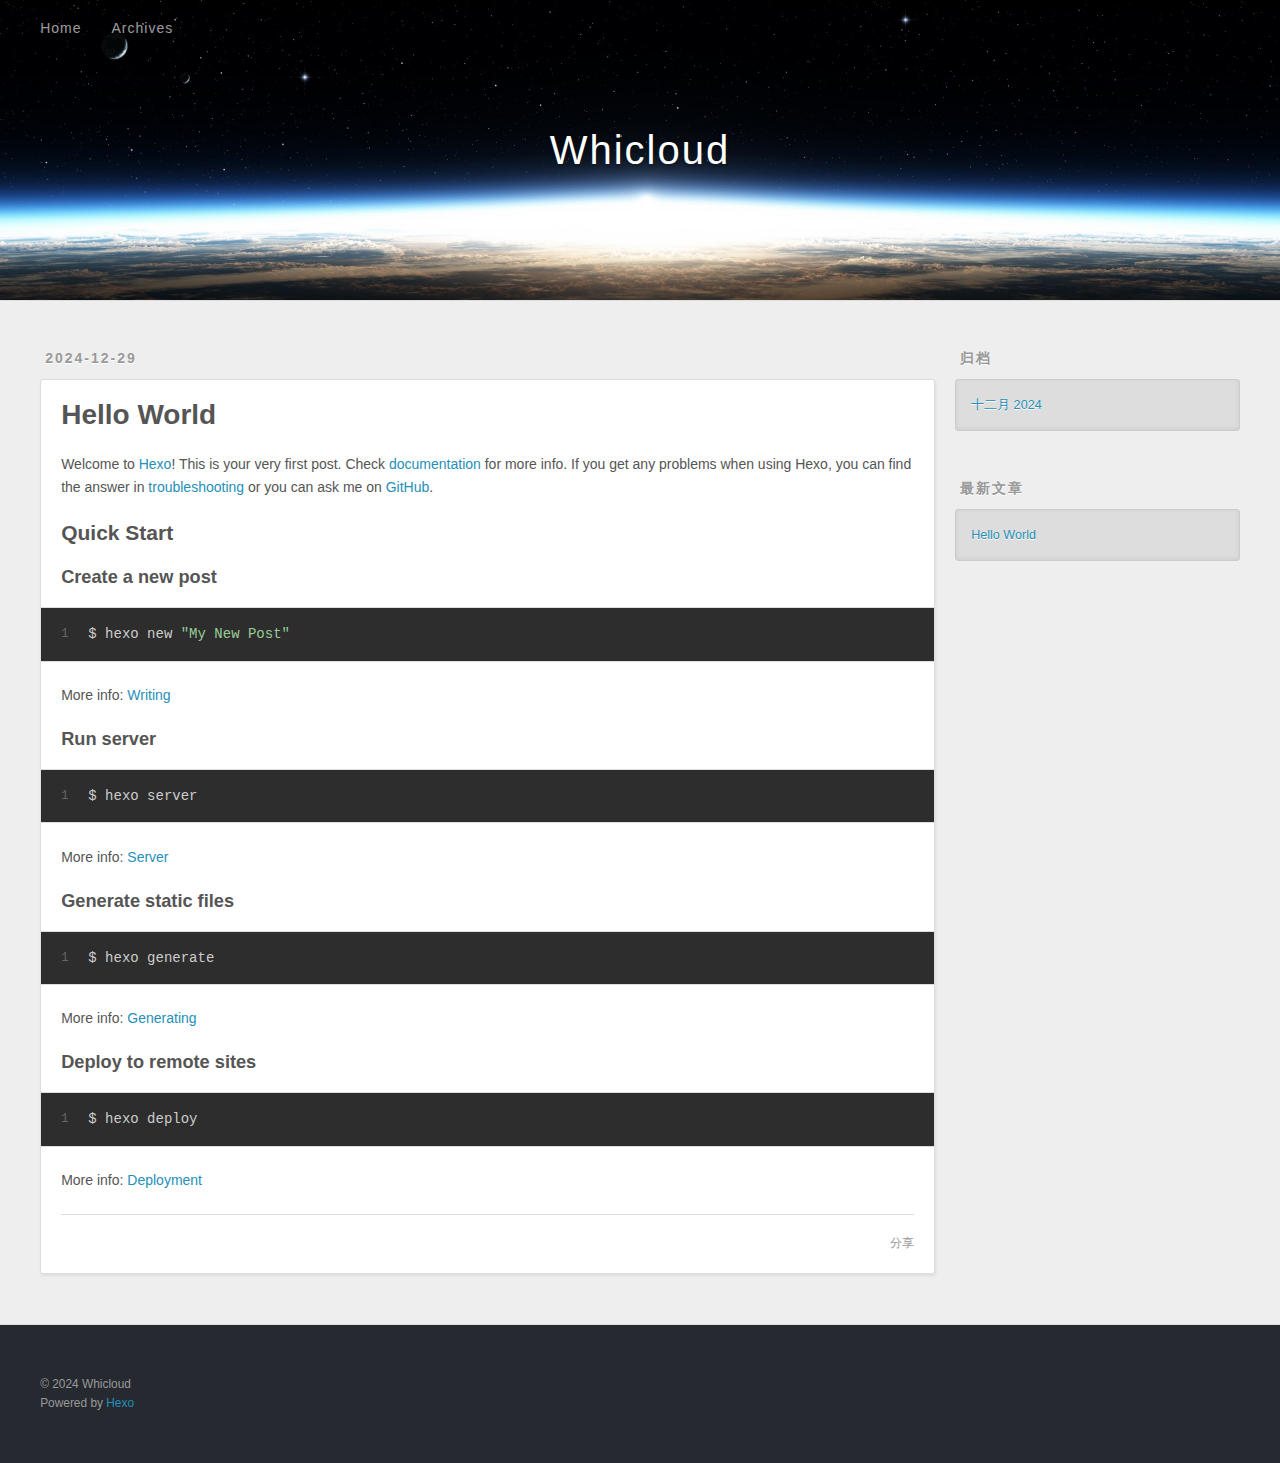
==== index.html @ 6f2e9428 "Site updated: 2024-12-29 11:39:27" ====
<!DOCTYPE html>
<html>
<head>
  <meta charset="utf-8">
  
  
  <title>Whicloud</title>
  <meta name="viewport" content="width=device-width, initial-scale=1, shrink-to-fit=no">
  <meta property="og:type" content="website">
<meta property="og:title" content="Whicloud">
<meta property="og:url" content="http://whicloud.github.io/index.html">
<meta property="og:site_name" content="Whicloud">
<meta property="og:locale" content="zh_CN">
<meta property="article:author" content="Whicloud">
<meta name="twitter:card" content="summary">
  
    <link rel="alternate" href="/atom.xml" title="Whicloud" type="application/atom+xml">
  
  
    <link rel="shortcut icon" href="/favicon.png">
  
  
  
<link rel="stylesheet" href="/css/style.css">

  
    
<link rel="stylesheet" href="/fancybox/jquery.fancybox.min.css">

  
  
<meta name="generator" content="Hexo 7.3.0"></head>

<body>
  <div id="container">
    <div id="wrap">
      <header id="header">
  <div id="banner"></div>
  <div id="header-outer" class="outer">
    <div id="header-title" class="inner">
      <h1 id="logo-wrap">
        <a href="/" id="logo">Whicloud</a>
      </h1>
      
    </div>
    <div id="header-inner" class="inner">
      <nav id="main-nav">
        <a id="main-nav-toggle" class="nav-icon"><span class="fa fa-bars"></span></a>
        
          <a class="main-nav-link" href="/">Home</a>
        
          <a class="main-nav-link" href="/archives">Archives</a>
        
      </nav>
      <nav id="sub-nav">
        
        
          <a class="nav-icon" href="/atom.xml" title="RSS 订阅"><span class="fa fa-rss"></span></a>
        
        <a class="nav-icon nav-search-btn" title="搜索"><span class="fa fa-search"></span></a>
      </nav>
      <div id="search-form-wrap">
        <form action="//google.com/search" method="get" accept-charset="UTF-8" class="search-form"><input type="search" name="q" class="search-form-input" placeholder="搜索"><button type="submit" class="search-form-submit">&#xF002;</button><input type="hidden" name="sitesearch" value="http://whicloud.github.io"></form>
      </div>
    </div>
  </div>
</header>

      <div class="outer">
        <section id="main">
  
    <article id="post-hello-world" class="h-entry article article-type-post" itemprop="blogPost" itemscope itemtype="https://schema.org/BlogPosting">
  <div class="article-meta">
    <a href="/2024/12/29/hello-world/" class="article-date">
  <time class="dt-published" datetime="2024-12-29T03:14:44.435Z" itemprop="datePublished">2024-12-29</time>
</a>
    
  </div>
  <div class="article-inner">
    
    
      <header class="article-header">
        
  
    <h1 itemprop="name">
      <a class="p-name article-title" href="/2024/12/29/hello-world/">Hello World</a>
    </h1>
  

      </header>
    
    <div class="e-content article-entry" itemprop="articleBody">
      
        <p>Welcome to <a target="_blank" rel="noopener" href="https://hexo.io/">Hexo</a>! This is your very first post. Check <a target="_blank" rel="noopener" href="https://hexo.io/docs/">documentation</a> for more info. If you get any problems when using Hexo, you can find the answer in <a target="_blank" rel="noopener" href="https://hexo.io/docs/troubleshooting.html">troubleshooting</a> or you can ask me on <a target="_blank" rel="noopener" href="https://github.com/hexojs/hexo/issues">GitHub</a>.</p>
<h2 id="Quick-Start"><a href="#Quick-Start" class="headerlink" title="Quick Start"></a>Quick Start</h2><h3 id="Create-a-new-post"><a href="#Create-a-new-post" class="headerlink" title="Create a new post"></a>Create a new post</h3><figure class="highlight bash"><table><tr><td class="gutter"><pre><span class="line">1</span><br></pre></td><td class="code"><pre><span class="line">$ hexo new <span class="string">&quot;My New Post&quot;</span></span><br></pre></td></tr></table></figure>

<p>More info: <a target="_blank" rel="noopener" href="https://hexo.io/docs/writing.html">Writing</a></p>
<h3 id="Run-server"><a href="#Run-server" class="headerlink" title="Run server"></a>Run server</h3><figure class="highlight bash"><table><tr><td class="gutter"><pre><span class="line">1</span><br></pre></td><td class="code"><pre><span class="line">$ hexo server</span><br></pre></td></tr></table></figure>

<p>More info: <a target="_blank" rel="noopener" href="https://hexo.io/docs/server.html">Server</a></p>
<h3 id="Generate-static-files"><a href="#Generate-static-files" class="headerlink" title="Generate static files"></a>Generate static files</h3><figure class="highlight bash"><table><tr><td class="gutter"><pre><span class="line">1</span><br></pre></td><td class="code"><pre><span class="line">$ hexo generate</span><br></pre></td></tr></table></figure>

<p>More info: <a target="_blank" rel="noopener" href="https://hexo.io/docs/generating.html">Generating</a></p>
<h3 id="Deploy-to-remote-sites"><a href="#Deploy-to-remote-sites" class="headerlink" title="Deploy to remote sites"></a>Deploy to remote sites</h3><figure class="highlight bash"><table><tr><td class="gutter"><pre><span class="line">1</span><br></pre></td><td class="code"><pre><span class="line">$ hexo deploy</span><br></pre></td></tr></table></figure>

<p>More info: <a target="_blank" rel="noopener" href="https://hexo.io/docs/one-command-deployment.html">Deployment</a></p>

      
    </div>
    <footer class="article-footer">
      <a data-url="http://whicloud.github.io/2024/12/29/hello-world/" data-id="cm592a4gy00006guh36bdbthg" data-title="Hello World" class="article-share-link"><span class="fa fa-share">分享</span></a>
      
      
      
    </footer>
  </div>
  
</article>



  


</section>
        
          <aside id="sidebar">
  
    

  
    

  
    
  
    
  <div class="widget-wrap">
    <h3 class="widget-title">归档</h3>
    <div class="widget">
      <ul class="archive-list"><li class="archive-list-item"><a class="archive-list-link" href="/archives/2024/12/">十二月 2024</a></li></ul>
    </div>
  </div>


  
    
  <div class="widget-wrap">
    <h3 class="widget-title">最新文章</h3>
    <div class="widget">
      <ul>
        
          <li>
            <a href="/2024/12/29/hello-world/">Hello World</a>
          </li>
        
      </ul>
    </div>
  </div>

  
</aside>
        
      </div>
      <footer id="footer">
  
  <div class="outer">
    <div id="footer-info" class="inner">
      
      &copy; 2024 Whicloud<br>
      Powered by <a href="https://hexo.io/" target="_blank">Hexo</a>
    </div>
  </div>
</footer>

    </div>
    <nav id="mobile-nav">
  
    <a href="/" class="mobile-nav-link">Home</a>
  
    <a href="/archives" class="mobile-nav-link">Archives</a>
  
</nav>
    


<script src="/js/jquery-3.6.4.min.js"></script>



  
<script src="/fancybox/jquery.fancybox.min.js"></script>




<script src="/js/script.js"></script>





  </div>
</body>
</html>
---- css/style.css ----
body {
  width: 100%;
}
body:before,
body:after {
  content: "";
  display: table;
}
body:after {
  clear: both;
}
html,
body,
div,
span,
applet,
object,
iframe,
h1,
h2,
h3,
h4,
h5,
h6,
p,
blockquote,
pre,
a,
abbr,
acronym,
address,
big,
cite,
code,
del,
dfn,
em,
img,
ins,
kbd,
q,
s,
samp,
small,
strike,
strong,
sub,
sup,
tt,
var,
dl,
dt,
dd,
ol,
ul,
li,
fieldset,
form,
label,
legend,
table,
caption,
tbody,
tfoot,
thead,
tr,
th,
td {
  margin: 0;
  padding: 0;
  border: 0;
  outline: 0;
  font-weight: inherit;
  font-style: inherit;
  font-family: inherit;
  font-size: 100%;
  vertical-align: baseline;
}
body {
  line-height: 1;
  color: #000;
  background: #fff;
}
ol,
ul {
  list-style: none;
}
table {
  border-collapse: separate;
  border-spacing: 0;
  vertical-align: middle;
}
caption,
th,
td {
  text-align: left;
  font-weight: normal;
  vertical-align: middle;
}
a img {
  border: none;
}
input,
button {
  margin: 0;
  padding: 0;
}
input::-moz-focus-inner,
button::-moz-focus-inner {
  border: 0;
  padding: 0;
}
html,
body,
#container {
  height: 100%;
}
body {
  background: #eee;
  font: 14px -apple-system, BlinkMacSystemFont, "Segoe UI", "Roboto", "Oxygen", "Ubuntu", "Cantarell", "Fira Sans", "Droid Sans", "Helvetica Neue", sans-serif;
  -webkit-text-size-adjust: 100%;
}
.outer {
  max-width: 1220px;
  margin: 0 auto;
  padding: 0 20px;
}
.outer:before,
.outer:after {
  content: "";
  display: table;
}
.outer:after {
  clear: both;
}
.inner {
  display: inline;
  float: left;
  width: 98.33333333333333%;
  margin: 0 0.833333333333333%;
}
.left,
.alignleft {
  float: left;
}
.right,
.alignright {
  float: right;
}
.clear {
  clear: both;
}
#container {
  position: relative;
}
.mobile-nav-on {
  overflow: hidden;
}
#wrap {
  height: 100%;
  width: 100%;
  position: absolute;
  top: 0;
  left: 0;
  -webkit-transition: 0.2s ease-out;
  -moz-transition: 0.2s ease-out;
  -ms-transition: 0.2s ease-out;
  transition: 0.2s ease-out;
  z-index: 1;
  background: #eee;
}
.mobile-nav-on #wrap {
  left: 280px;
}
@media screen and (min-width: 768px) {
  #main {
    display: inline;
    float: left;
    width: 73.33333333333333%;
    margin: 0 0.833333333333333%;
  }
}
.article-date,
.article-category-link,
.archive-year,
.widget-title {
  text-decoration: none;
  text-transform: uppercase;
  letter-spacing: 2px;
  color: #999;
  margin-bottom: 1em;
  margin-left: 5px;
  line-height: 1em;
  text-shadow: 0 1px #fff;
  font-weight: bold;
}
.article-inner,
.archive-article-inner {
  background: #fff;
  -webkit-box-shadow: 1px 2px 3px #ddd;
  box-shadow: 1px 2px 3px #ddd;
  border: 1px solid #ddd;
  border-radius: 3px;
}
.article-entry h1,
.widget h1 {
  font-size: 2em;
}
.article-entry h2,
.widget h2 {
  font-size: 1.5em;
}
.article-entry h3,
.widget h3 {
  font-size: 1.3em;
}
.article-entry h4,
.widget h4 {
  font-size: 1.2em;
}
.article-entry h5,
.widget h5 {
  font-size: 1em;
}
.article-entry h6,
.widget h6 {
  font-size: 1em;
  color: #999;
}
.article-entry hr,
.widget hr {
  border: 1px dashed #ddd;
}
.article-entry strong,
.widget strong {
  font-weight: bold;
}
.article-entry em,
.widget em,
.article-entry cite,
.widget cite {
  font-style: italic;
}
.article-entry sup,
.widget sup,
.article-entry sub,
.widget sub {
  font-size: 0.75em;
  line-height: 0;
  position: relative;
  vertical-align: baseline;
}
.article-entry sup,
.widget sup {
  top: -0.5em;
}
.article-entry sub,
.widget sub {
  bottom: -0.2em;
}
.article-entry small,
.widget small {
  font-size: 0.85em;
}
.article-entry acronym,
.widget acronym,
.article-entry abbr,
.widget abbr {
  border-bottom: 1px dotted;
}
.article-entry ul,
.widget ul,
.article-entry ol,
.widget ol,
.article-entry dl,
.widget dl {
  margin: 0 20px;
  line-height: 1.6em;
}
.article-entry ul ul,
.widget ul ul,
.article-entry ol ul,
.widget ol ul,
.article-entry ul ol,
.widget ul ol,
.article-entry ol ol,
.widget ol ol {
  margin-top: 0;
  margin-bottom: 0;
}
.article-entry ul,
.widget ul {
  list-style: disc;
}
.article-entry ol,
.widget ol {
  list-style: decimal;
}
.article-entry dt,
.widget dt {
  font-weight: bold;
}
#header {
  height: 300px;
  position: relative;
  border-bottom: 1px solid #ddd;
}
#header:before,
#header:after {
  content: "";
  position: absolute;
  left: 0;
  right: 0;
  height: 40px;
}
#header:before {
  top: 0;
  background: -webkit-linear-gradient(rgba(0,0,0,0.2), transparent);
  background: -moz-linear-gradient(rgba(0,0,0,0.2), transparent);
  background: -ms-linear-gradient(rgba(0,0,0,0.2), transparent);
  background: linear-gradient(rgba(0,0,0,0.2), transparent);
}
#header:after {
  bottom: 0;
  background: -webkit-linear-gradient(transparent, rgba(0,0,0,0.2));
  background: -moz-linear-gradient(transparent, rgba(0,0,0,0.2));
  background: -ms-linear-gradient(transparent, rgba(0,0,0,0.2));
  background: linear-gradient(transparent, rgba(0,0,0,0.2));
}
#header-outer {
  height: 100%;
  position: relative;
}
#header-inner {
  position: relative;
  overflow: hidden;
}
#banner {
  position: absolute;
  top: 0;
  left: 0;
  width: 100%;
  height: 100%;
  background: url("images/banner.jpg") center #000;
  background-size: cover;
  z-index: -1;
}
#header-title {
  text-align: center;
  height: 40px;
  position: absolute;
  top: 50%;
  left: 0;
  margin-top: -20px;
}
#logo,
#subtitle {
  text-decoration: none;
  color: #fff;
  font-weight: 300;
  text-shadow: 0 1px 4px rgba(0,0,0,0.3);
}
#logo {
  font-size: 40px;
  line-height: 40px;
  letter-spacing: 2px;
}
#subtitle {
  font-size: 16px;
  line-height: 16px;
  letter-spacing: 1px;
}
#subtitle-wrap {
  margin-top: 16px;
}
#main-nav {
  float: left;
  margin-left: -15px;
}
.nav-icon,
.main-nav-link {
  float: left;
  color: #fff;
  opacity: 0.6;
  text-decoration: none;
  text-shadow: 0 1px rgba(0,0,0,0.2);
  -webkit-transition: opacity 0.2s;
  -moz-transition: opacity 0.2s;
  -ms-transition: opacity 0.2s;
  transition: opacity 0.2s;
  display: block;
  padding: 20px 15px;
}
.nav-icon:hover,
.main-nav-link:hover {
  opacity: 1;
}
.nav-icon {
  text-align: center;
  font-size: 14px;
  width: 14px;
  height: 14px;
  padding: 20px 15px;
  position: relative;
  cursor: pointer;
}
.main-nav-link {
  font-weight: 300;
  letter-spacing: 1px;
}
@media screen and (max-width: 479px) {
  .main-nav-link {
    display: none;
  }
}
#main-nav-toggle {
  display: none;
}
@media screen and (max-width: 479px) {
  #main-nav-toggle {
    display: block;
  }
}
#sub-nav {
  float: right;
  margin-right: -15px;
}
#search-form-wrap {
  position: absolute;
  top: 15px;
  width: 150px;
  height: 30px;
  right: -150px;
  opacity: 0;
  -webkit-transition: 0.2s ease-out;
  -moz-transition: 0.2s ease-out;
  -ms-transition: 0.2s ease-out;
  transition: 0.2s ease-out;
}
#search-form-wrap.on {
  opacity: 1;
  right: 0;
}
@media screen and (max-width: 479px) {
  #search-form-wrap {
    width: 100%;
    right: -100%;
  }
}
.search-form {
  position: absolute;
  top: 0;
  left: 0;
  right: 0;
  background: #fff;
  padding: 5px 15px;
  border-radius: 15px;
  -webkit-box-shadow: 0 0 10px rgba(0,0,0,0.3);
  box-shadow: 0 0 10px rgba(0,0,0,0.3);
}
.search-form-input {
  border: none;
  background: none;
  color: #555;
  width: 100%;
  font: 13px -apple-system, BlinkMacSystemFont, "Segoe UI", "Roboto", "Oxygen", "Ubuntu", "Cantarell", "Fira Sans", "Droid Sans", "Helvetica Neue", sans-serif;
  outline: none;
}
.search-form-input::-webkit-search-results-decoration,
.search-form-input::-webkit-search-cancel-button {
  -webkit-appearance: none;
}
.search-form-submit {
  position: absolute;
  top: 50%;
  right: 10px;
  margin-top: -7px;
  font: 13px ForkAwesome;
  border: none;
  background: none;
  color: #bbb;
  cursor: pointer;
}
.search-form-submit:hover,
.search-form-submit:focus {
  color: #777;
}
.article {
  margin: 50px 0;
}
.article-inner {
  overflow: hidden;
}
.article-meta:before,
.article-meta:after {
  content: "";
  display: table;
}
.article-meta:after {
  clear: both;
}
.article-date {
  float: left;
}
.article-category {
  float: left;
  line-height: 1em;
  color: #ccc;
  text-shadow: 0 1px #fff;
  margin-left: 8px;
}
.article-category:before {
  content: "\2022";
}
.article-category-link {
  margin: 0 12px 1em;
}
.article-header {
  padding: 20px 20px 0;
}
.article-title {
  text-decoration: none;
  font-size: 2em;
  font-weight: bold;
  color: #555;
  line-height: 1.1em;
  -webkit-transition: color 0.2s;
  -moz-transition: color 0.2s;
  -ms-transition: color 0.2s;
  transition: color 0.2s;
}
a.article-title:hover {
  color: #258fb8;
}
.article-entry {
  color: #555;
  padding: 0 20px;
}
.article-entry:before,
.article-entry:after {
  content: "";
  display: table;
}
.article-entry:after {
  clear: both;
}
.article-entry p,
.article-entry table {
  line-height: 1.6em;
  margin: 1.6em 0;
}
.article-entry h1,
.article-entry h2,
.article-entry h3,
.article-entry h4,
.article-entry h5,
.article-entry h6 {
  font-weight: bold;
}
.article-entry h1,
.article-entry h2,
.article-entry h3,
.article-entry h4,
.article-entry h5,
.article-entry h6 {
  line-height: 1.1em;
  margin: 1.1em 0;
}
.article-entry a {
  color: #258fb8;
  text-decoration: none;
}
.article-entry a:hover {
  text-decoration: underline;
}
.article-entry ul,
.article-entry ol,
.article-entry dl {
  margin-top: 1.6em;
  margin-bottom: 1.6em;
}
.article-entry img,
.article-entry video {
  max-width: 100%;
  height: auto;
  display: block;
  margin: auto;
}
.article-entry iframe {
  border: none;
}
.article-entry table {
  width: 100%;
  border-collapse: collapse;
  border-spacing: 0;
}
.article-entry th {
  font-weight: bold;
  border-bottom: 3px solid #ddd;
  padding-bottom: 0.5em;
}
.article-entry td {
  border-bottom: 1px solid #ddd;
  padding: 10px 0;
}
.article-entry blockquote {
  font-family: Georgia, "Times New Roman", serif;
  margin: 1.6em 20px;
  text-align: center;
}
.article-entry blockquote footer {
  font-size: 14px;
  margin: 1.6em 0;
  font-family: -apple-system, BlinkMacSystemFont, "Segoe UI", "Roboto", "Oxygen", "Ubuntu", "Cantarell", "Fira Sans", "Droid Sans", "Helvetica Neue", sans-serif;
}
.article-entry blockquote footer cite:before {
  content: "—";
  padding: 0 0.5em;
}
.article-entry .pullquote {
  text-align: left;
  width: 45%;
  margin: 0;
}
.article-entry .pullquote.left {
  margin-left: 0.5em;
  margin-right: 1em;
}
.article-entry .pullquote.right {
  margin-right: 0.5em;
  margin-left: 1em;
}
.article-entry .caption {
  color: #999;
  display: block;
  font-size: 0.9em;
  margin-top: 0.5em;
  position: relative;
  text-align: center;
}
.article-entry .video-container {
  position: relative;
  padding-top: 56.25%;
  height: 0;
  overflow: hidden;
}
.article-entry .video-container iframe,
.article-entry .video-container object,
.article-entry .video-container embed {
  position: absolute;
  top: 0;
  left: 0;
  width: 100%;
  height: 100%;
  margin-top: 0;
}
.article-more-link a {
  display: inline-block;
  line-height: 1em;
  padding: 6px 15px;
  border-radius: 15px;
  background: #eee;
  color: #999;
  text-shadow: 0 1px #fff;
  text-decoration: none;
}
.article-more-link a:hover {
  background: #258fb8;
  color: #fff;
  text-decoration: none;
  text-shadow: 0 1px #1e7293;
}
.article-footer {
  font-size: 0.85em;
  line-height: 1.6em;
  border-top: 1px solid #ddd;
  padding-top: 1.6em;
  margin: 0 20px 20px;
}
.article-footer:before,
.article-footer:after {
  content: "";
  display: table;
}
.article-footer:after {
  clear: both;
}
.article-footer a {
  color: #999;
  text-decoration: none;
}
.article-footer a:hover {
  color: #555;
}
.article-tag-list-item {
  float: left;
  margin-right: 10px;
}
.article-tag-list-link:before {
  content: "#";
}
.article-comment-link {
  float: right;
}
.article-comment-link:before {
  padding-right: 8px;
}
.article-share-link {
  cursor: pointer;
  float: right;
  margin-left: 20px;
}
.article-share-link:before {
  padding-right: 6px;
}
#article-nav {
  position: relative;
}
#article-nav:before,
#article-nav:after {
  content: "";
  display: table;
}
#article-nav:after {
  clear: both;
}
@media screen and (min-width: 768px) {
  #article-nav {
    margin: 50px 0;
  }
  #article-nav:before {
    width: 8px;
    height: 8px;
    position: absolute;
    top: 50%;
    left: 50%;
    margin-top: -4px;
    margin-left: -4px;
    content: "";
    border-radius: 50%;
    background: #ddd;
    -webkit-box-shadow: 0 1px 2px #fff;
    box-shadow: 0 1px 2px #fff;
  }
}
.article-nav-link-wrap {
  text-decoration: none;
  text-shadow: 0 1px #fff;
  color: #999;
  -webkit-box-sizing: border-box;
  -moz-box-sizing: border-box;
  box-sizing: border-box;
  margin-top: 50px;
  text-align: center;
  display: block;
}
.article-nav-link-wrap:hover {
  color: #555;
}
@media screen and (min-width: 768px) {
  .article-nav-link-wrap {
    width: 50%;
    margin-top: 0;
  }
}
@media screen and (min-width: 768px) {
  #article-nav-newer {
    float: left;
    text-align: right;
    padding-right: 20px;
  }
}
@media screen and (min-width: 768px) {
  #article-nav-older {
    float: right;
    text-align: left;
    padding-left: 20px;
  }
}
.article-nav-caption {
  text-transform: uppercase;
  letter-spacing: 2px;
  color: #ddd;
  line-height: 1em;
  font-weight: bold;
}
#article-nav-newer .article-nav-caption {
  margin-right: -2px;
}
.article-nav-title {
  font-size: 0.85em;
  line-height: 1.6em;
  margin-top: 0.5em;
}
.article-share-box {
  position: absolute;
  display: none;
  background: #fff;
  -webkit-box-shadow: 1px 2px 10px rgba(0,0,0,0.2);
  box-shadow: 1px 2px 10px rgba(0,0,0,0.2);
  border-radius: 3px;
  margin-left: -145px;
  overflow: hidden;
  z-index: 1;
}
.article-share-box.on {
  display: block;
}
.article-share-input {
  width: 100%;
  background: none;
  -webkit-box-sizing: border-box;
  -moz-box-sizing: border-box;
  box-sizing: border-box;
  font: 14px -apple-system, BlinkMacSystemFont, "Segoe UI", "Roboto", "Oxygen", "Ubuntu", "Cantarell", "Fira Sans", "Droid Sans", "Helvetica Neue", sans-serif;
  padding: 0 15px;
  color: #555;
  outline: none;
  border: 1px solid #ddd;
  border-radius: 3px 3px 0 0;
  height: 36px;
  line-height: 36px;
}
.article-share-links {
  background: #eee;
}
.article-share-links:before,
.article-share-links:after {
  content: "";
  display: table;
}
.article-share-links:after {
  clear: both;
}
.article-share-twitter,
.article-share-facebook,
.article-share-pinterest,
.article-share-linkedin {
  width: 50px;
  height: 36px;
  display: block;
  float: left;
  position: relative;
  color: #999;
  text-shadow: 0 1px #fff;
}
.article-share-twitter:before,
.article-share-facebook:before,
.article-share-pinterest:before,
.article-share-linkedin:before {
  font-size: 20px;
  width: 20px;
  height: 20px;
  position: absolute;
  top: 50%;
  left: 50%;
  margin-top: -10px;
  margin-left: -10px;
  text-align: center;
}
.article-share-twitter:hover,
.article-share-facebook:hover,
.article-share-pinterest:hover,
.article-share-linkedin:hover {
  color: #fff;
}
.article-share-twitter:hover {
  background: #00aced;
  text-shadow: 0 1px #008abe;
}
.article-share-facebook:hover {
  background: #3b5998;
  text-shadow: 0 1px #2f477a;
}
.article-share-pinterest:hover {
  background: #cb2027;
  text-shadow: 0 1px #a21a1f;
}
.article-share-linkedin:hover {
  background: #0077b5;
  text-shadow: 0 1px #005f91;
}
.article-gallery {
  background: #000;
  position: relative;
}
.article-gallery-photos {
  position: relative;
  overflow: hidden;
}
.article-gallery-img {
  display: none;
  max-width: 100%;
}
.article-gallery-img:first-child {
  display: block;
}
.article-gallery-img.loaded {
  position: absolute;
  display: block;
}
.article-gallery-img img {
  display: block;
  max-width: 100%;
  margin: 0 auto;
}
#comments {
  background: #fff;
  -webkit-box-shadow: 1px 2px 3px #ddd;
  box-shadow: 1px 2px 3px #ddd;
  padding: 20px;
  border: 1px solid #ddd;
  border-radius: 3px;
  margin: 50px 0;
}
#comments a {
  color: #258fb8;
}
.archives-wrap {
  margin: 50px 0;
}
.archives:before,
.archives:after {
  content: "";
  display: table;
}
.archives:after {
  clear: both;
}
.archive-year-wrap {
  margin-bottom: 1em;
}
.archives {
  -webkit-column-gap: 10px;
  -moz-column-gap: 10px;
  column-gap: 10px;
}
@media screen and (min-width: 480px) and (max-width: 767px) {
  .archives {
    -webkit-column-count: 2;
    -moz-column-count: 2;
    column-count: 2;
  }
}
@media screen and (min-width: 768px) {
  .archives {
    -webkit-column-count: 3;
    -moz-column-count: 3;
    column-count: 3;
  }
}
.archive-article {
  -webkit-column-break-inside: avoid;
  page-break-inside: avoid;
  overflow: hidden;
  break-inside: avoid-column;
}
.archive-article-inner {
  padding: 10px;
  margin-bottom: 15px;
}
.archive-article-title {
  text-decoration: none;
  font-weight: bold;
  color: #555;
  -webkit-transition: color 0.2s;
  -moz-transition: color 0.2s;
  -ms-transition: color 0.2s;
  transition: color 0.2s;
  line-height: 1.6em;
}
.archive-article-title:hover {
  color: #258fb8;
}
.archive-article-footer {
  margin-top: 1em;
}
.archive-article-date {
  color: #999;
  text-decoration: none;
  font-size: 0.85em;
  line-height: 1em;
  margin-bottom: 0.5em;
  display: block;
}
#page-nav {
  margin: 50px auto;
  background: #fff;
  -webkit-box-shadow: 1px 2px 3px #ddd;
  box-shadow: 1px 2px 3px #ddd;
  border: 1px solid #ddd;
  border-radius: 3px;
  text-align: center;
  color: #999;
  overflow: hidden;
}
#page-nav:before,
#page-nav:after {
  content: "";
  display: table;
}
#page-nav:after {
  clear: both;
}
#page-nav a,
#page-nav span {
  padding: 10px 20px;
  line-height: 1;
  height: 2ex;
}
#page-nav a {
  color: #999;
  text-decoration: none;
}
#page-nav a:hover {
  background: #999;
  color: #fff;
}
#page-nav .prev {
  float: left;
}
#page-nav .next {
  float: right;
}
#page-nav .page-number {
  display: inline-block;
}
@media screen and (max-width: 479px) {
  #page-nav .page-number {
    display: none;
  }
}
#page-nav .current {
  color: #555;
  font-weight: bold;
}
#page-nav .space {
  color: #ddd;
}
#footer {
  background: #262a30;
  padding: 50px 0;
  border-top: 1px solid #ddd;
  color: #999;
}
#footer a {
  color: #258fb8;
  text-decoration: none;
}
#footer a:hover {
  text-decoration: underline;
}
#footer-info {
  line-height: 1.6em;
  font-size: 0.85em;
}
.article-entry pre,
.article-entry .highlight {
  background: #2d2d2d;
  margin: 0 -20px;
  padding: 15px 20px;
  border-style: solid;
  border-color: #ddd;
  border-width: 1px 0;
  overflow: auto;
  color: #ccc;
  line-height: 22.400000000000002px;
}
.article-entry .highlight .gutter pre,
.article-entry .gist .gist-file .gist-data .line-numbers {
  color: #666;
  font-size: 0.85em;
}
.article-entry pre,
.article-entry code {
  font-family: "Source Code Pro", Consolas, Monaco, Menlo, Consolas, monospace;
}
.article-entry code {
  background: #eee;
  text-shadow: 0 1px #fff;
  padding: 0 0.3em;
}
.article-entry pre code {
  background: none;
  text-shadow: none;
  padding: 0;
}
.article-entry .highlight pre {
  border: none;
  margin: 0;
  padding: 0;
}
.article-entry .highlight table {
  margin: 0;
  width: auto;
}
.article-entry .highlight td {
  border: none;
  padding: 0;
}
.article-entry .highlight figcaption {
  font-size: 0.85em;
  color: #999;
  line-height: 1em;
  margin-bottom: 1em;
}
.article-entry .highlight figcaption:before,
.article-entry .highlight figcaption:after {
  content: "";
  display: table;
}
.article-entry .highlight figcaption:after {
  clear: both;
}
.article-entry .highlight figcaption a {
  float: right;
}
.article-entry .highlight .gutter {
  -moz-user-select: none;
  -ms-user-select: none;
  -webkit-user-select: none;
  -webkit-user-select: none;
  -moz-user-select: none;
  -ms-user-select: none;
  user-select: none;
}
.article-entry .highlight .gutter pre {
  text-align: right;
  padding-right: 20px;
}
.article-entry .highlight .line {
  height: 22.400000000000002px;
}
.article-entry .highlight .line.marked {
  background: #515151;
}
.article-entry .gist {
  margin: 0 -20px;
  border-style: solid;
  border-color: #ddd;
  border-width: 1px 0;
  background: #2d2d2d;
  padding: 15px 20px 15px 0;
}
.article-entry .gist .gist-file {
  border: none;
  font-family: "Source Code Pro", Consolas, Monaco, Menlo, Consolas, monospace;
  margin: 0;
}
.article-entry .gist .gist-file .gist-data {
  background: none;
  border: none;
}
.article-entry .gist .gist-file .gist-data .line-numbers {
  background: none;
  border: none;
  padding: 0 20px 0 0;
}
.article-entry .gist .gist-file .gist-data .line-data {
  padding: 0 !important;
}
.article-entry .gist .gist-file .highlight {
  margin: 0;
  padding: 0;
  border: none;
}
.article-entry .gist .gist-file .gist-meta {
  background: #2d2d2d;
  color: #999;
  font: 0.85em -apple-system, BlinkMacSystemFont, "Segoe UI", "Roboto", "Oxygen", "Ubuntu", "Cantarell", "Fira Sans", "Droid Sans", "Helvetica Neue", sans-serif;
  text-shadow: 0 0;
  padding: 0;
  margin-top: 1em;
  margin-left: 20px;
}
.article-entry .gist .gist-file .gist-meta a {
  color: #258fb8;
  font-weight: normal;
}
.article-entry .gist .gist-file .gist-meta a:hover {
  text-decoration: underline;
}
pre .comment,
pre .title {
  color: #999;
}
pre .variable,
pre .attribute,
pre .tag,
pre .regexp,
pre .ruby .constant,
pre .xml .tag .title,
pre .xml .pi,
pre .xml .doctype,
pre .html .doctype,
pre .css .id,
pre .css .class,
pre .css .pseudo {
  color: #f2777a;
}
pre .number,
pre .preprocessor,
pre .built_in,
pre .literal,
pre .params,
pre .constant {
  color: #f99157;
}
pre .class,
pre .ruby .class .title,
pre .css .rules .attribute {
  color: #9c9;
}
pre .string,
pre .value,
pre .inheritance,
pre .header,
pre .ruby .symbol,
pre .xml .cdata {
  color: #9c9;
}
pre .css .hexcolor {
  color: #6cc;
}
pre .function,
pre .python .decorator,
pre .python .title,
pre .ruby .function .title,
pre .ruby .title .keyword,
pre .perl .sub,
pre .javascript .title,
pre .coffeescript .title {
  color: #69c;
}
pre .keyword,
pre .javascript .function {
  color: #c9c;
}
@media screen and (max-width: 479px) {
  #mobile-nav {
    position: absolute;
    top: 0;
    left: 0;
    width: 280px;
    height: 100%;
    background: #191919;
    border-right: 1px solid #fff;
  }
}
@media screen and (max-width: 479px) {
  .mobile-nav-link {
    display: block;
    color: #999;
    text-decoration: none;
    padding: 15px 20px;
    font-weight: bold;
  }
  .mobile-nav-link:hover {
    color: #fff;
  }
}
@media screen and (min-width: 768px) {
  #sidebar {
    display: inline;
    float: left;
    width: 23.333333333333332%;
    margin: 0 0.833333333333333%;
  }
}
.widget-wrap {
  margin: 50px 0;
}
.widget {
  color: #777;
  text-shadow: 0 1px #fff;
  background: #ddd;
  -webkit-box-shadow: 0 -1px 4px #ccc inset;
  box-shadow: 0 -1px 4px #ccc inset;
  border: 1px solid #ccc;
  padding: 15px;
  border-radius: 3px;
}
.widget a {
  color: #258fb8;
  text-decoration: none;
}
.widget a:hover {
  text-decoration: underline;
}
.widget ul ul,
.widget ol ul,
.widget dl ul,
.widget ul ol,
.widget ol ol,
.widget dl ol,
.widget ul dl,
.widget ol dl,
.widget dl dl {
  margin-left: 15px;
  list-style: disc;
}
.widget {
  line-height: 1.6em;
  word-wrap: break-word;
  font-size: 0.9em;
}
.widget ul,
.widget ol {
  list-style: none;
  margin: 0;
}
.widget ul ul,
.widget ol ul,
.widget ul ol,
.widget ol ol {
  margin: 0 20px;
}
.widget ul ul,
.widget ol ul {
  list-style: disc;
}
.widget ul ol,
.widget ol ol {
  list-style: decimal;
}
.category-list-count,
.tag-list-count,
.archive-list-count {
  padding-left: 5px;
  color: #999;
  font-size: 0.85em;
}
.category-list-count:before,
.tag-list-count:before,
.archive-list-count:before {
  content: "(";
}
.category-list-count:after,
.tag-list-count:after,
.archive-list-count:after {
  content: ")";
}
.tagcloud a {
  margin-right: 5px;
  display: inline-block;
}
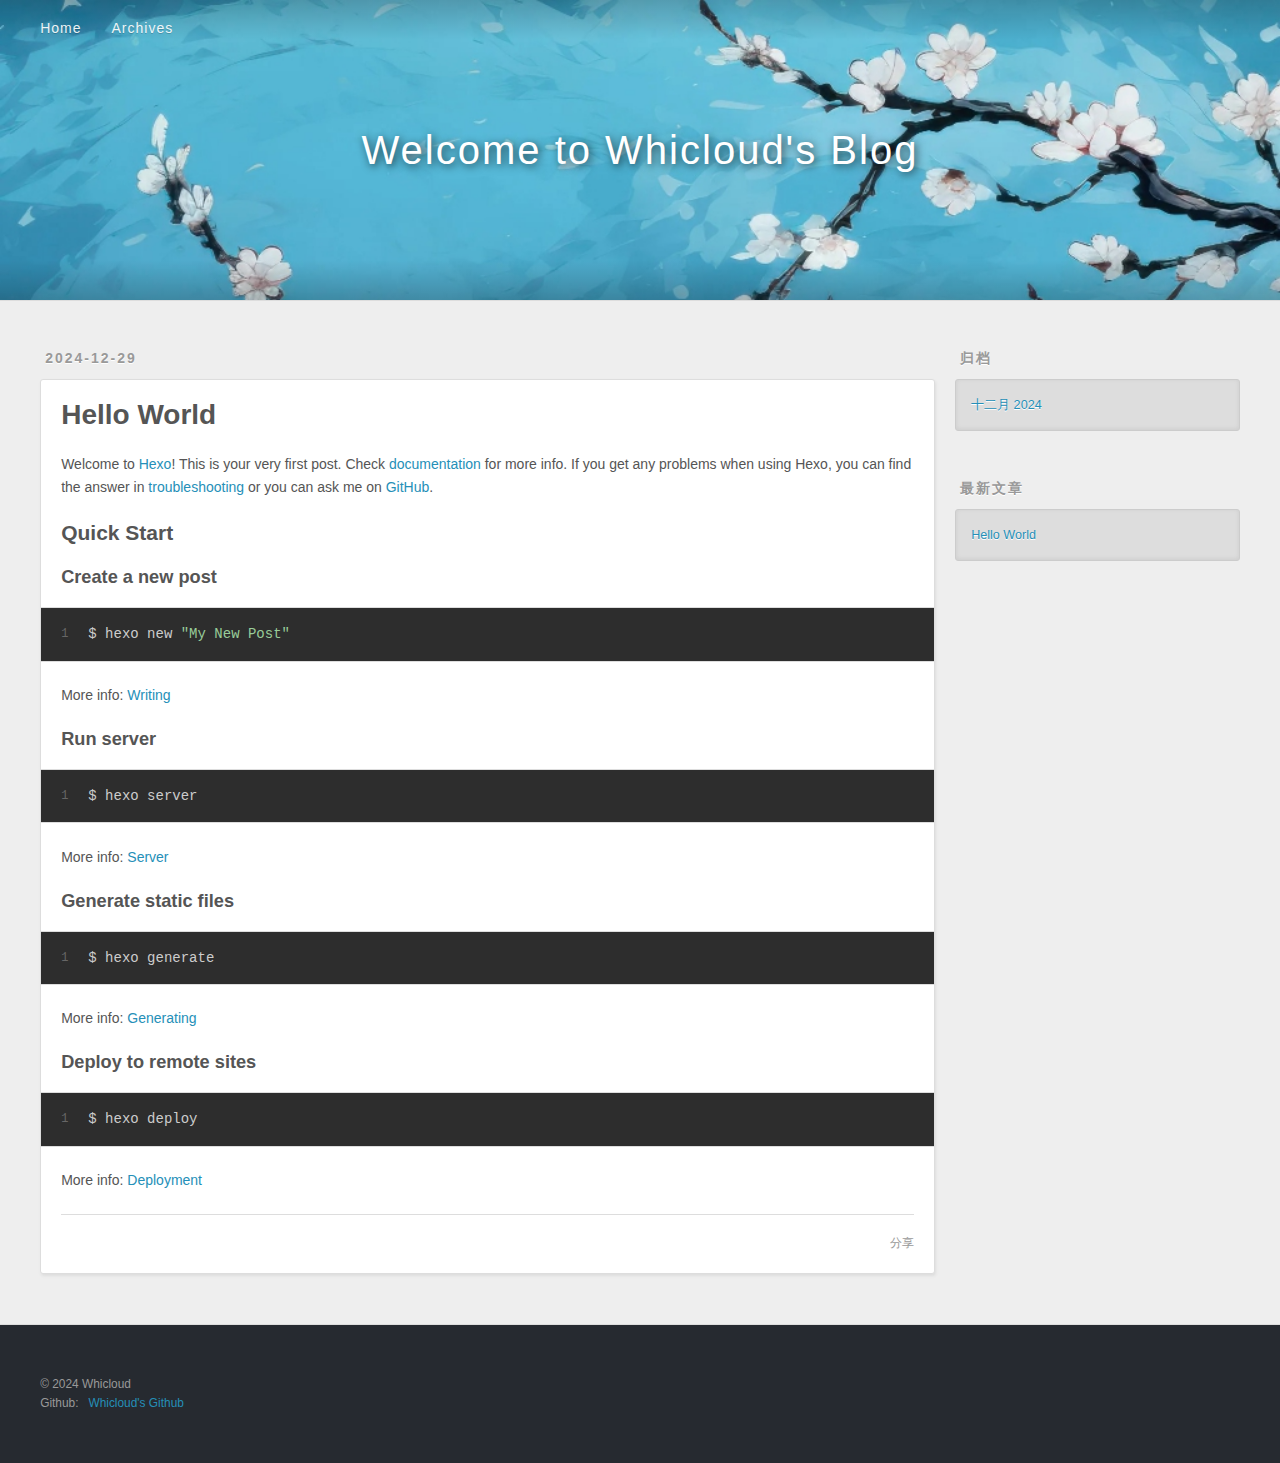
==== commit 6054874d: "Site updated: 2024-12-29 11:57:43" ====
--- a/index.html
+++ b/index.html
@@ -39,7 +39,7 @@
   <div id="header-outer" class="outer">
     <div id="header-title" class="inner">
       <h1 id="logo-wrap">
-        <a href="/" id="logo">Whicloud</a>
+        <a href="/" id="logo"><b>Welcome to Whicloud's Blog</b></a>
       </h1>
       
     </div>
@@ -47,9 +47,9 @@
       <nav id="main-nav">
         <a id="main-nav-toggle" class="nav-icon"><span class="fa fa-bars"></span></a>
         
-          <a class="main-nav-link" href="/">Home</a>
-        
-          <a class="main-nav-link" href="/archives">Archives</a>
+          <a class="main-nav-link" href="/"><b>Home</b></a>
+        
+          <a class="main-nav-link" href="/archives"><b>Archives</b></a>
         
       </nav>
       <nav id="sub-nav">
@@ -108,7 +108,7 @@
       
     </div>
     <footer class="article-footer">
-      <a data-url="http://whicloud.github.io/2024/12/29/hello-world/" data-id="cm592a4gy00006guh36bdbthg" data-title="Hello World" class="article-share-link"><span class="fa fa-share">分享</span></a>
+      <a data-url="http://whicloud.github.io/2024/12/29/hello-world/" data-id="cm592kyqw0000pouh2gmecwxp" data-title="Hello World" class="article-share-link"><span class="fa fa-share">分享</span></a>
       
       
       
@@ -168,7 +168,7 @@
     <div id="footer-info" class="inner">
       
       &copy; 2024 Whicloud<br>
-      Powered by <a href="https://hexo.io/" target="_blank">Hexo</a>
+      Github: <a href="https://github.com/Whicloud/o" target="_blank">&nbsp;&nbsp;Whicloud's Github</a>
     </div>
   </div>
 </footer>
--- a/css/style.css
+++ b/css/style.css
@@ -341,7 +341,7 @@
   left: 0;
   width: 100%;
   height: 100%;
-  background: url("images/banner.jpg") center #000;
+  background: url("images/preview.jpg") top center #000;
   background-size: cover;
   z-index: -1;
 }
@@ -358,7 +358,7 @@
   text-decoration: none;
   color: #fff;
   font-weight: 300;
-  text-shadow: 0 1px 4px rgba(0,0,0,0.3);
+  text-shadow: 2px 2px 8px rgba(0,0,0,0.7);
 }
 #logo {
   font-size: 40px;
@@ -381,7 +381,7 @@
 .main-nav-link {
   float: left;
   color: #fff;
-  opacity: 0.6;
+  opacity: 0.9;
   text-decoration: none;
   text-shadow: 0 1px rgba(0,0,0,0.2);
   -webkit-transition: opacity 0.2s;
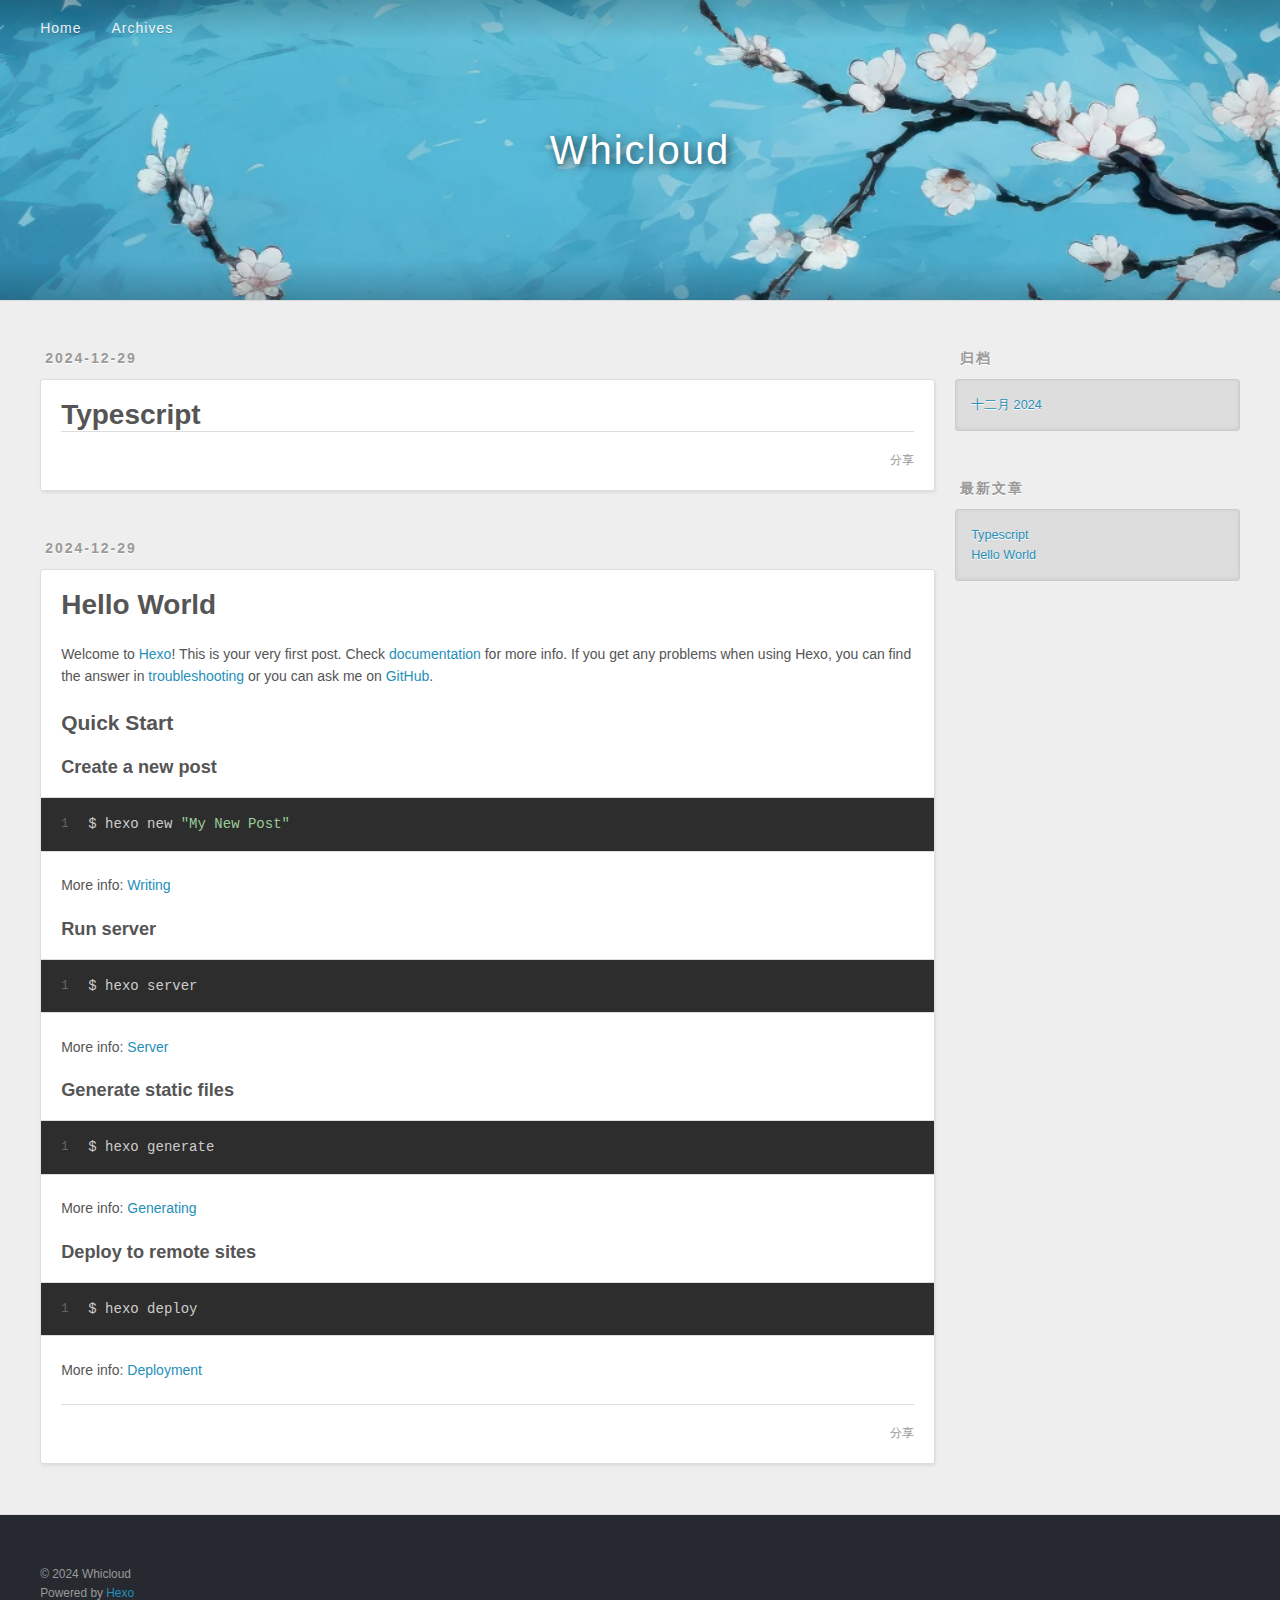
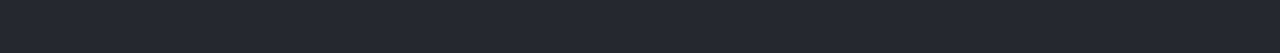
==== commit 525dc3ea: "Site updated: 2024-12-29 12:01:52" ====
--- a/index.html
+++ b/index.html
@@ -39,7 +39,7 @@
   <div id="header-outer" class="outer">
     <div id="header-title" class="inner">
       <h1 id="logo-wrap">
-        <a href="/" id="logo"><b>Welcome to Whicloud's Blog</b></a>
+        <a href="/" id="logo">Whicloud</a>
       </h1>
       
     </div>
@@ -47,9 +47,9 @@
       <nav id="main-nav">
         <a id="main-nav-toggle" class="nav-icon"><span class="fa fa-bars"></span></a>
         
-          <a class="main-nav-link" href="/"><b>Home</b></a>
-        
-          <a class="main-nav-link" href="/archives"><b>Archives</b></a>
+          <a class="main-nav-link" href="/">Home</a>
+        
+          <a class="main-nav-link" href="/archives">Archives</a>
         
       </nav>
       <nav id="sub-nav">
@@ -69,6 +69,44 @@
       <div class="outer">
         <section id="main">
   
+    <article id="post-Typescript" class="h-entry article article-type-post" itemprop="blogPost" itemscope itemtype="https://schema.org/BlogPosting">
+  <div class="article-meta">
+    <a href="/2024/12/29/Typescript/" class="article-date">
+  <time class="dt-published" datetime="2024-12-29T04:01:37.000Z" itemprop="datePublished">2024-12-29</time>
+</a>
+    
+  </div>
+  <div class="article-inner">
+    
+    
+      <header class="article-header">
+        
+  
+    <h1 itemprop="name">
+      <a class="p-name article-title" href="/2024/12/29/Typescript/">Typescript</a>
+    </h1>
+  
+
+      </header>
+    
+    <div class="e-content article-entry" itemprop="articleBody">
+      
+        
+      
+    </div>
+    <footer class="article-footer">
+      <a data-url="http://whicloud.github.io/2024/12/29/Typescript/" data-id="cm593364c0000awuh6huce135" data-title="Typescript" class="article-share-link"><span class="fa fa-share">分享</span></a>
+      
+      
+      
+    </footer>
+  </div>
+  
+</article>
+
+
+
+  
     <article id="post-hello-world" class="h-entry article article-type-post" itemprop="blogPost" itemscope itemtype="https://schema.org/BlogPosting">
   <div class="article-meta">
     <a href="/2024/12/29/hello-world/" class="article-date">
@@ -151,6 +189,10 @@
       <ul>
         
           <li>
+            <a href="/2024/12/29/Typescript/">Typescript</a>
+          </li>
+        
+          <li>
             <a href="/2024/12/29/hello-world/">Hello World</a>
           </li>
         
@@ -168,7 +210,7 @@
     <div id="footer-info" class="inner">
       
       &copy; 2024 Whicloud<br>
-      Github: <a href="https://github.com/Whicloud/o" target="_blank">&nbsp;&nbsp;Whicloud's Github</a>
+      Powered by <a href="https://hexo.io/" target="_blank">Hexo</a>
     </div>
   </div>
 </footer>
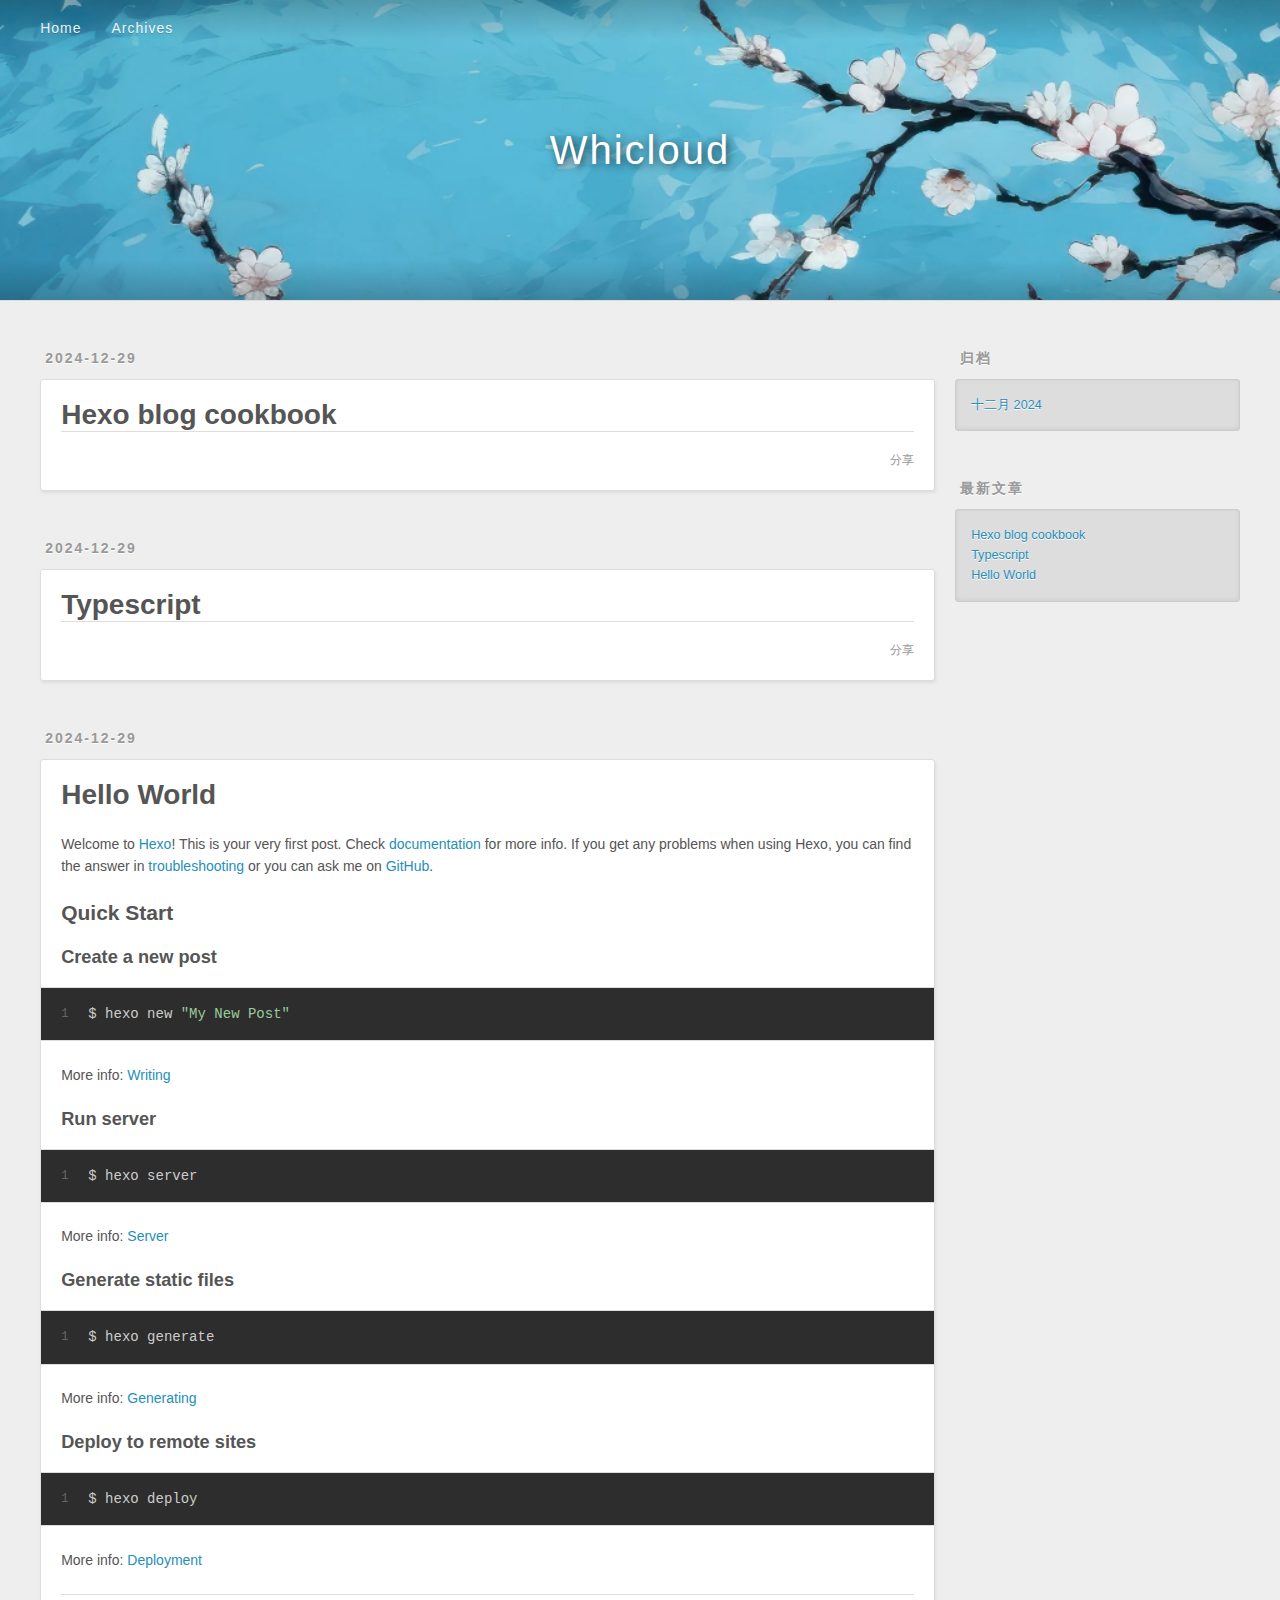
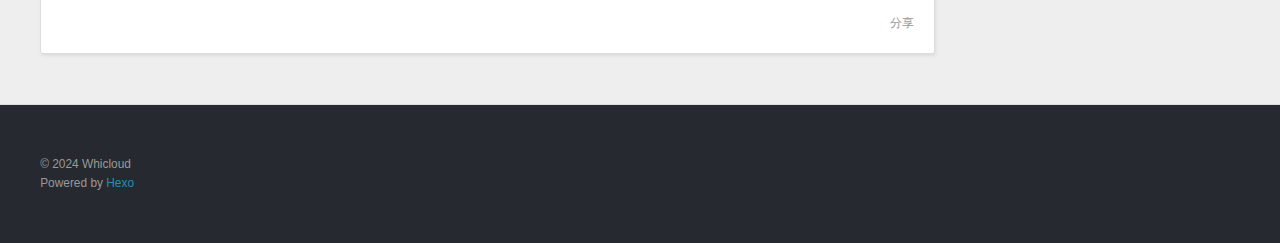
==== commit 70b6a0e5: "Site updated: 2024-12-29 12:04:59" ====
--- a/index.html
+++ b/index.html
@@ -69,6 +69,44 @@
       <div class="outer">
         <section id="main">
   
+    <article id="post-Hexo-blog-cookbook" class="h-entry article article-type-post" itemprop="blogPost" itemscope itemtype="https://schema.org/BlogPosting">
+  <div class="article-meta">
+    <a href="/2024/12/29/Hexo-blog-cookbook/" class="article-date">
+  <time class="dt-published" datetime="2024-12-29T04:04:49.000Z" itemprop="datePublished">2024-12-29</time>
+</a>
+    
+  </div>
+  <div class="article-inner">
+    
+    
+      <header class="article-header">
+        
+  
+    <h1 itemprop="name">
+      <a class="p-name article-title" href="/2024/12/29/Hexo-blog-cookbook/">Hexo blog cookbook</a>
+    </h1>
+  
+
+      </header>
+    
+    <div class="e-content article-entry" itemprop="articleBody">
+      
+        
+      
+    </div>
+    <footer class="article-footer">
+      <a data-url="http://whicloud.github.io/2024/12/29/Hexo-blog-cookbook/" data-id="cm59379620000ocuhgy793ga4" data-title="Hexo blog cookbook" class="article-share-link"><span class="fa fa-share">分享</span></a>
+      
+      
+      
+    </footer>
+  </div>
+  
+</article>
+
+
+
+  
     <article id="post-Typescript" class="h-entry article article-type-post" itemprop="blogPost" itemscope itemtype="https://schema.org/BlogPosting">
   <div class="article-meta">
     <a href="/2024/12/29/Typescript/" class="article-date">
@@ -189,6 +227,10 @@
       <ul>
         
           <li>
+            <a href="/2024/12/29/Hexo-blog-cookbook/">Hexo blog cookbook</a>
+          </li>
+        
+          <li>
             <a href="/2024/12/29/Typescript/">Typescript</a>
           </li>
         
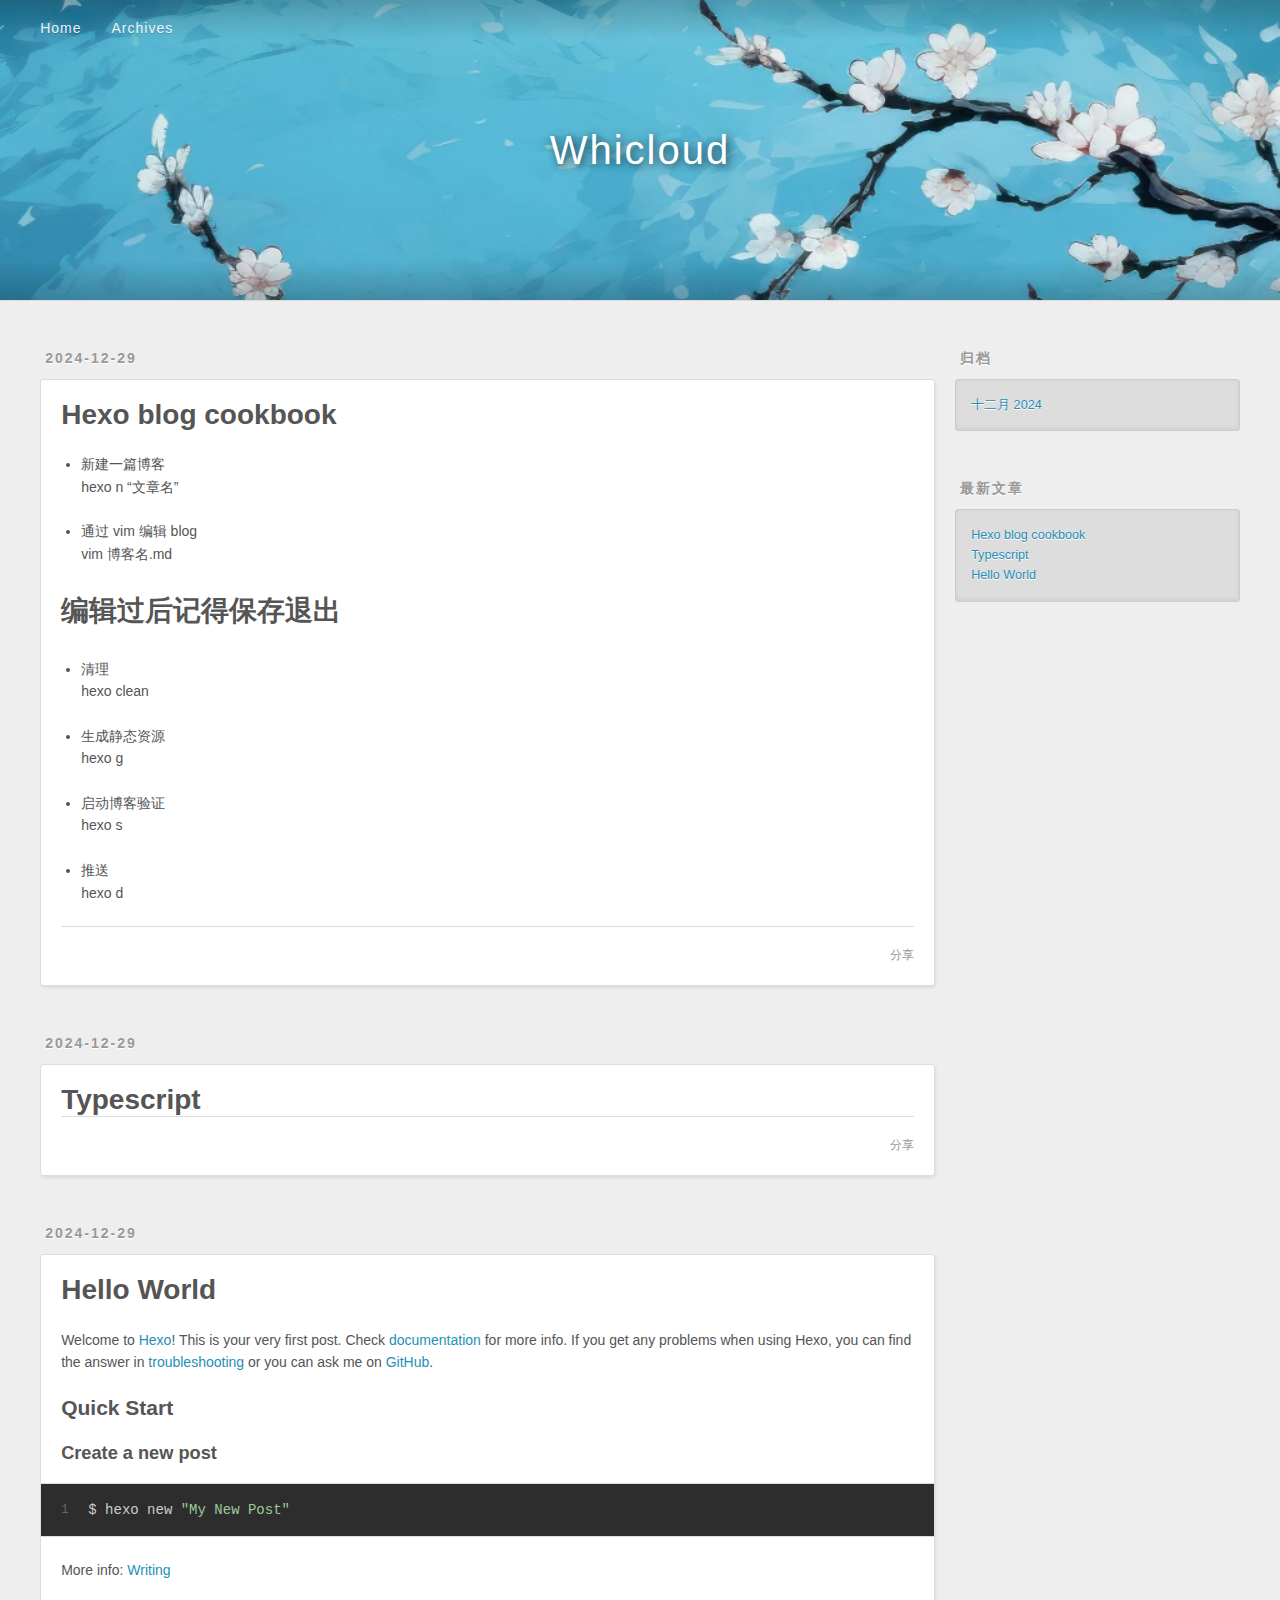
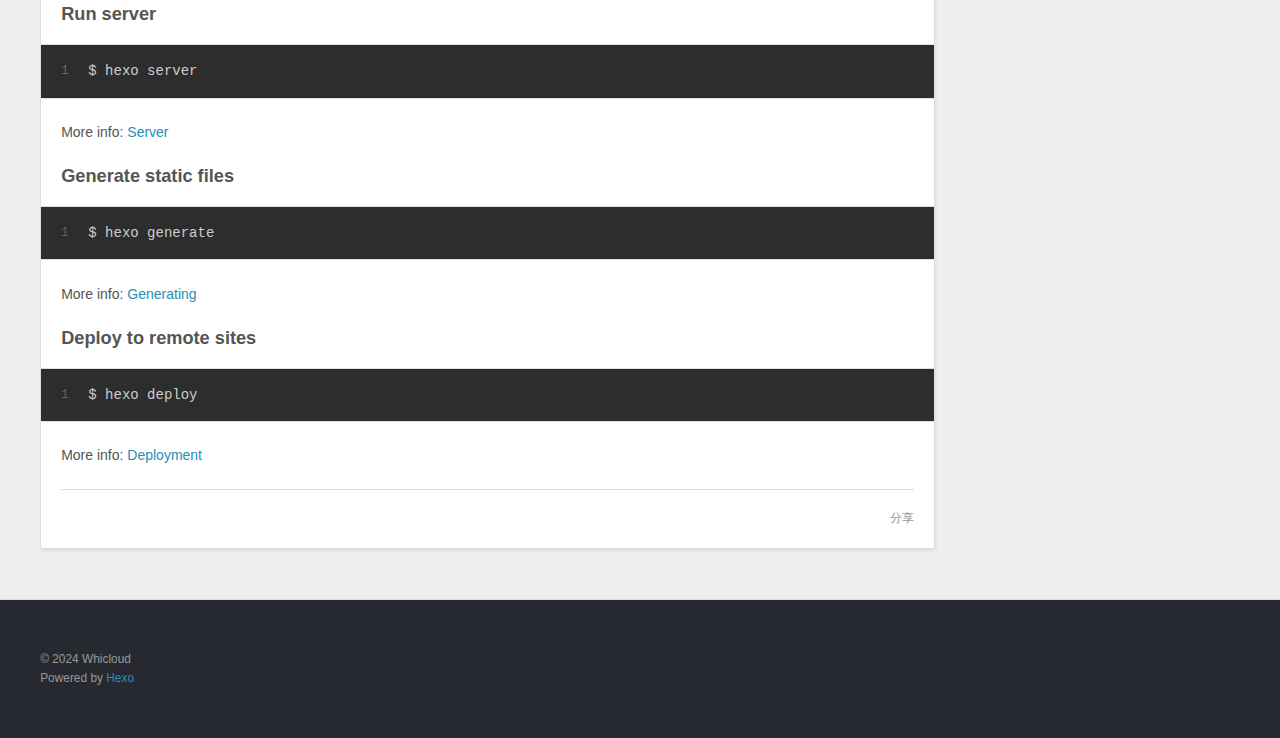
==== commit fce01769: "Site updated: 2024-12-29 12:10:04" ====
--- a/index.html
+++ b/index.html
@@ -91,7 +91,23 @@
     
     <div class="e-content article-entry" itemprop="articleBody">
       
-        
+        <ul>
+<li><p>新建一篇博客<br>hexo n “文章名”</p>
+</li>
+<li><p>通过 vim 编辑 blog<br>vim 博客名.md</p>
+</li>
+</ul>
+<h1 id="编辑过后记得保存退出"><a href="#编辑过后记得保存退出" class="headerlink" title="编辑过后记得保存退出"></a>编辑过后记得保存退出</h1><ul>
+<li><p>清理<br>hexo clean</p>
+</li>
+<li><p>生成静态资源<br>hexo g</p>
+</li>
+<li><p>启动博客验证<br>hexo s</p>
+</li>
+<li><p>推送<br>hexo d</p>
+</li>
+</ul>
+
       
     </div>
     <footer class="article-footer">
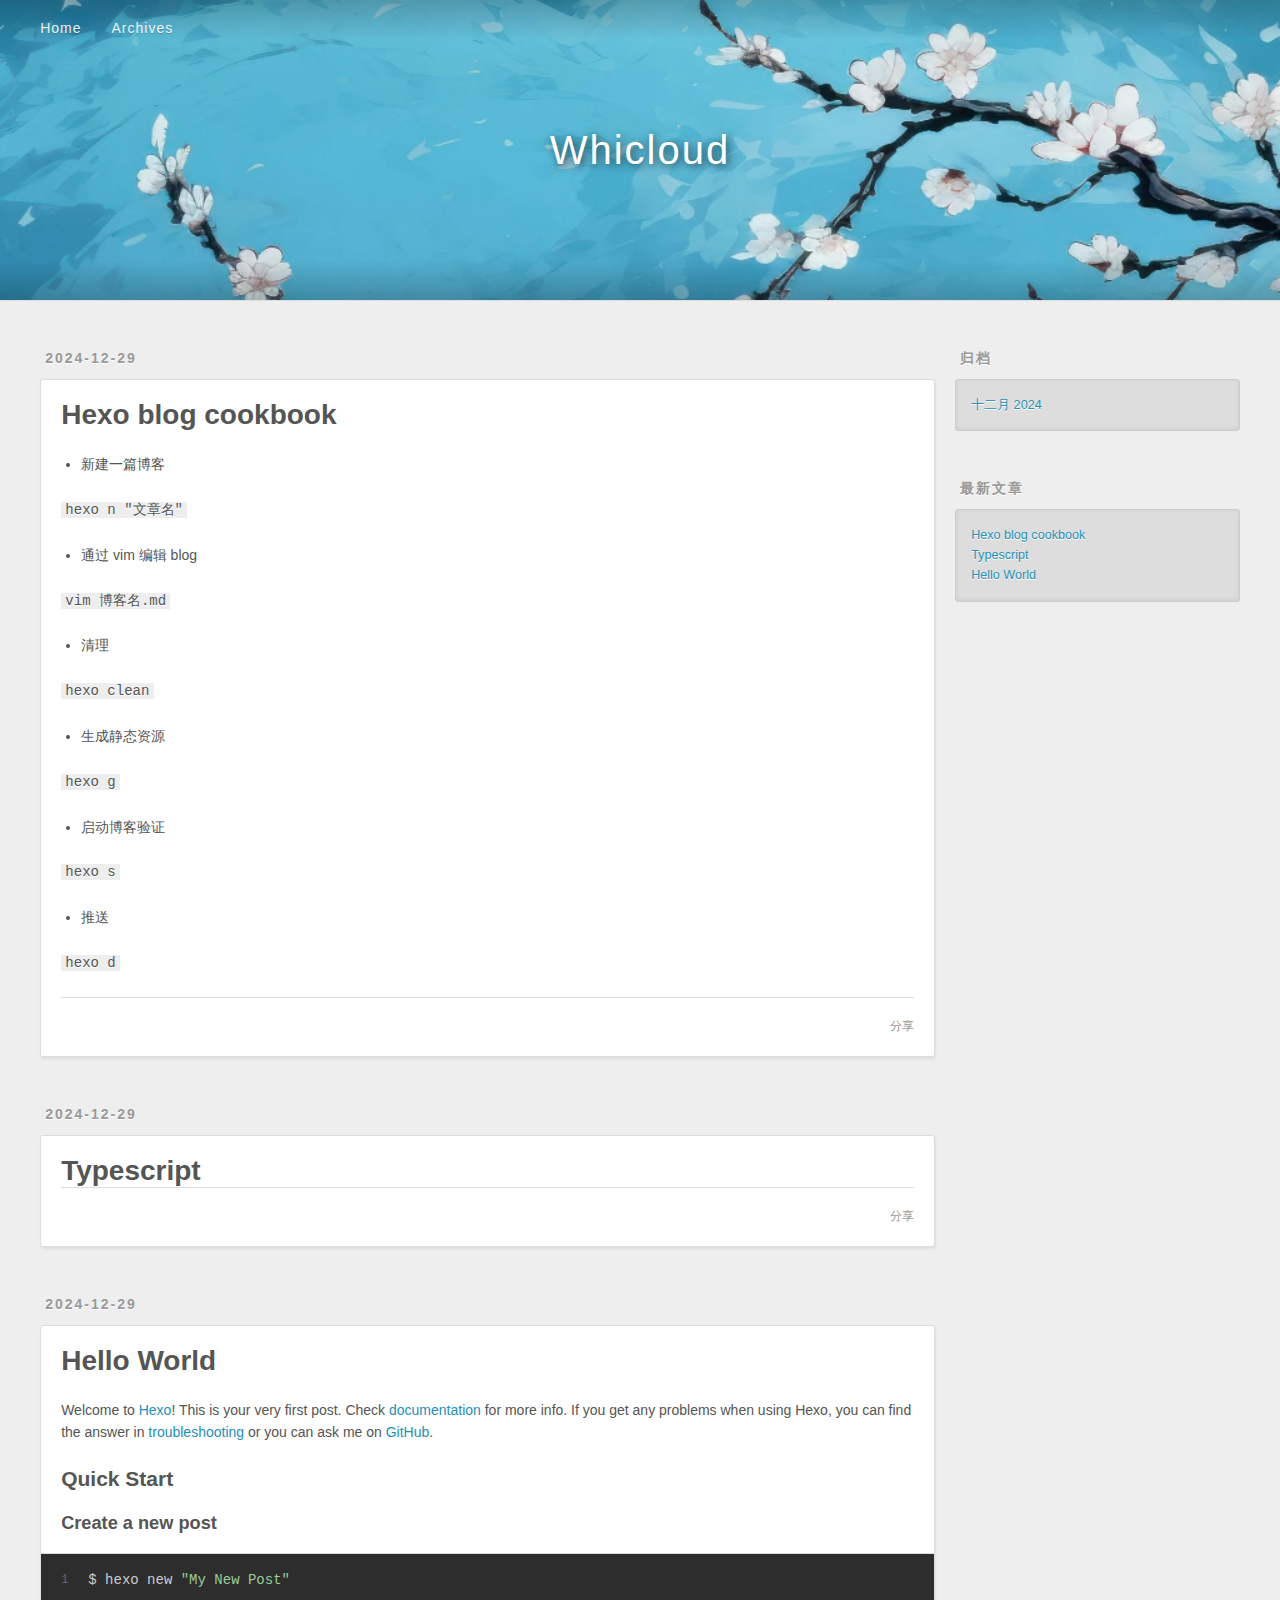
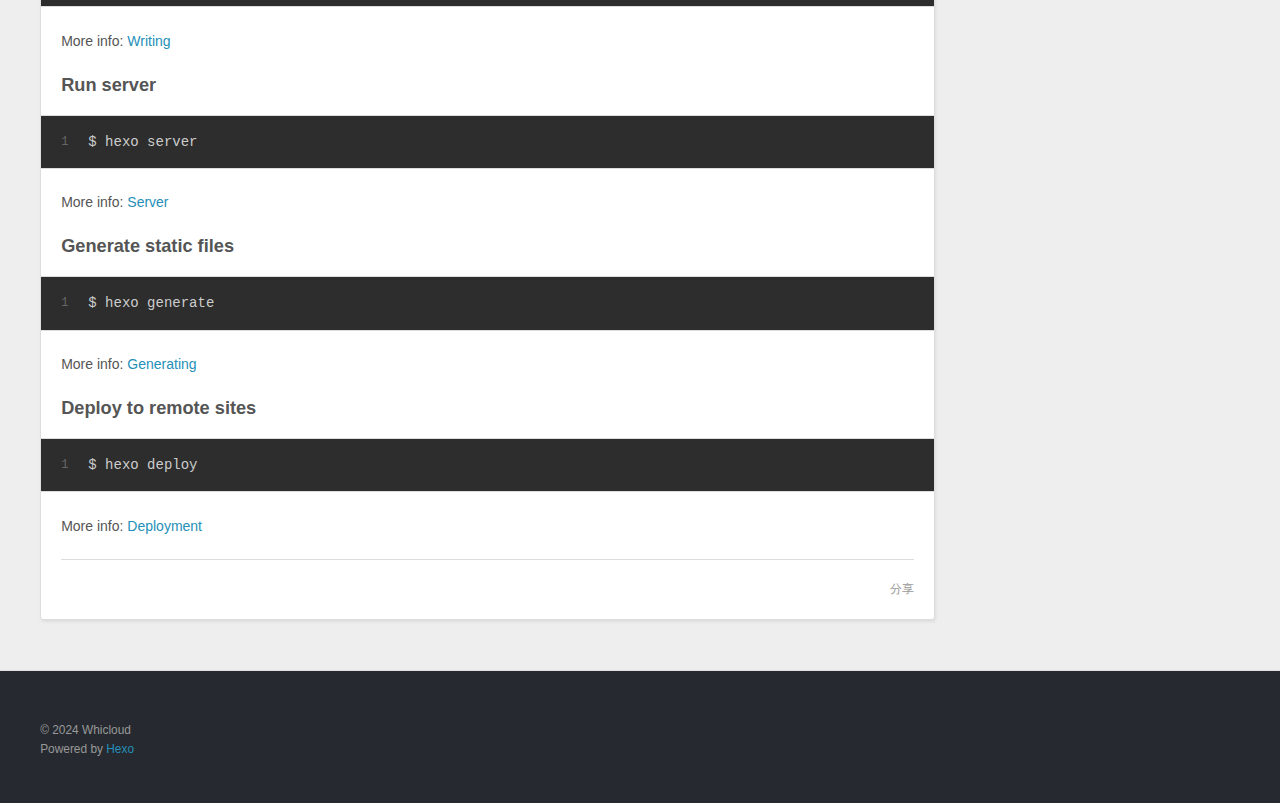
==== commit c1ab5899: "Site updated: 2024-12-29 12:28:03" ====
--- a/index.html
+++ b/index.html
@@ -92,21 +92,29 @@
     <div class="e-content article-entry" itemprop="articleBody">
       
         <ul>
-<li><p>新建一篇博客<br>hexo n “文章名”</p>
-</li>
-<li><p>通过 vim 编辑 blog<br>vim 博客名.md</p>
-</li>
-</ul>
-<h1 id="编辑过后记得保存退出"><a href="#编辑过后记得保存退出" class="headerlink" title="编辑过后记得保存退出"></a>编辑过后记得保存退出</h1><ul>
-<li><p>清理<br>hexo clean</p>
-</li>
-<li><p>生成静态资源<br>hexo g</p>
-</li>
-<li><p>启动博客验证<br>hexo s</p>
-</li>
-<li><p>推送<br>hexo d</p>
-</li>
-</ul>
+<li>新建一篇博客</li>
+</ul>
+<p><code> hexo n &quot;文章名&quot;</code></p>
+<ul>
+<li>通过 vim 编辑 blog</li>
+</ul>
+<p><code>vim 博客名.md</code></p>
+<ul>
+<li>清理</li>
+</ul>
+<p><code>hexo clean</code></p>
+<ul>
+<li>生成静态资源</li>
+</ul>
+<p><code>hexo g</code></p>
+<ul>
+<li>启动博客验证</li>
+</ul>
+<p><code>hexo s</code></p>
+<ul>
+<li>推送</li>
+</ul>
+<p><code>hexo d</code></p>
 
       
     </div>
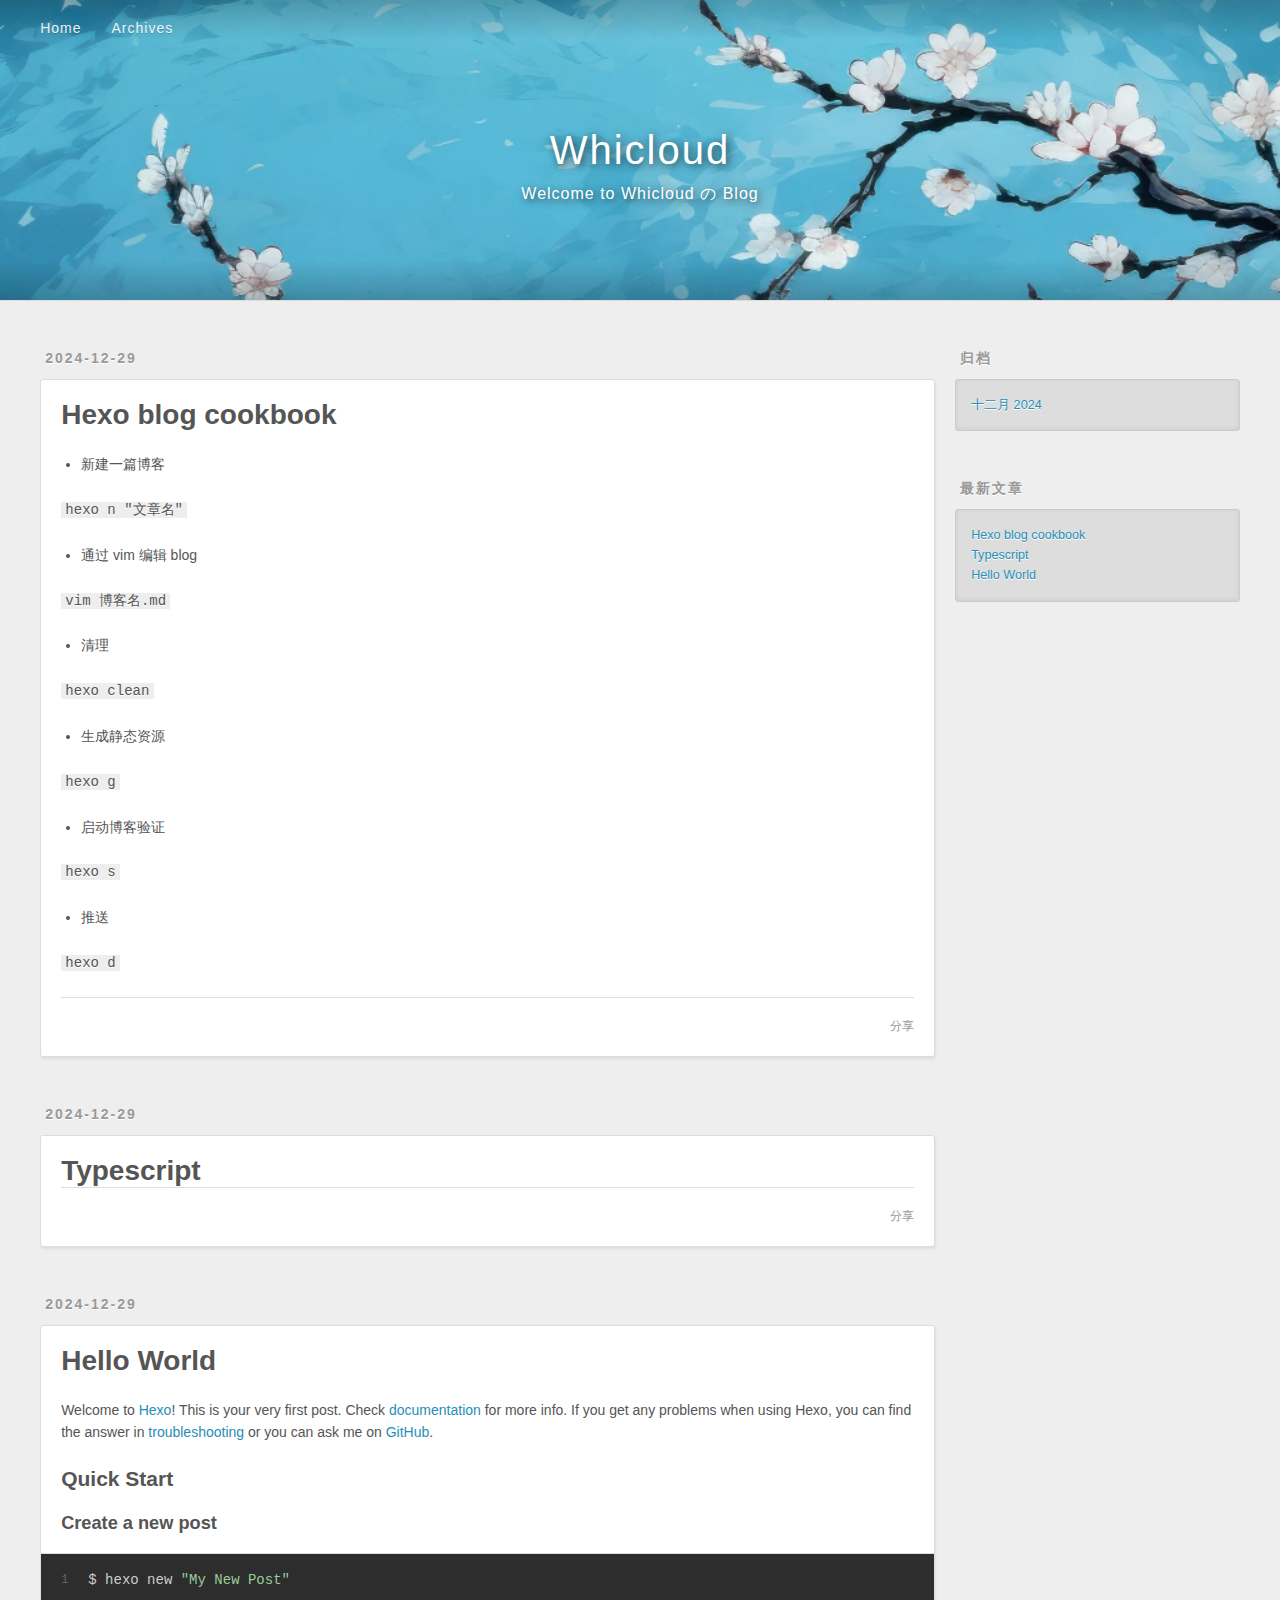
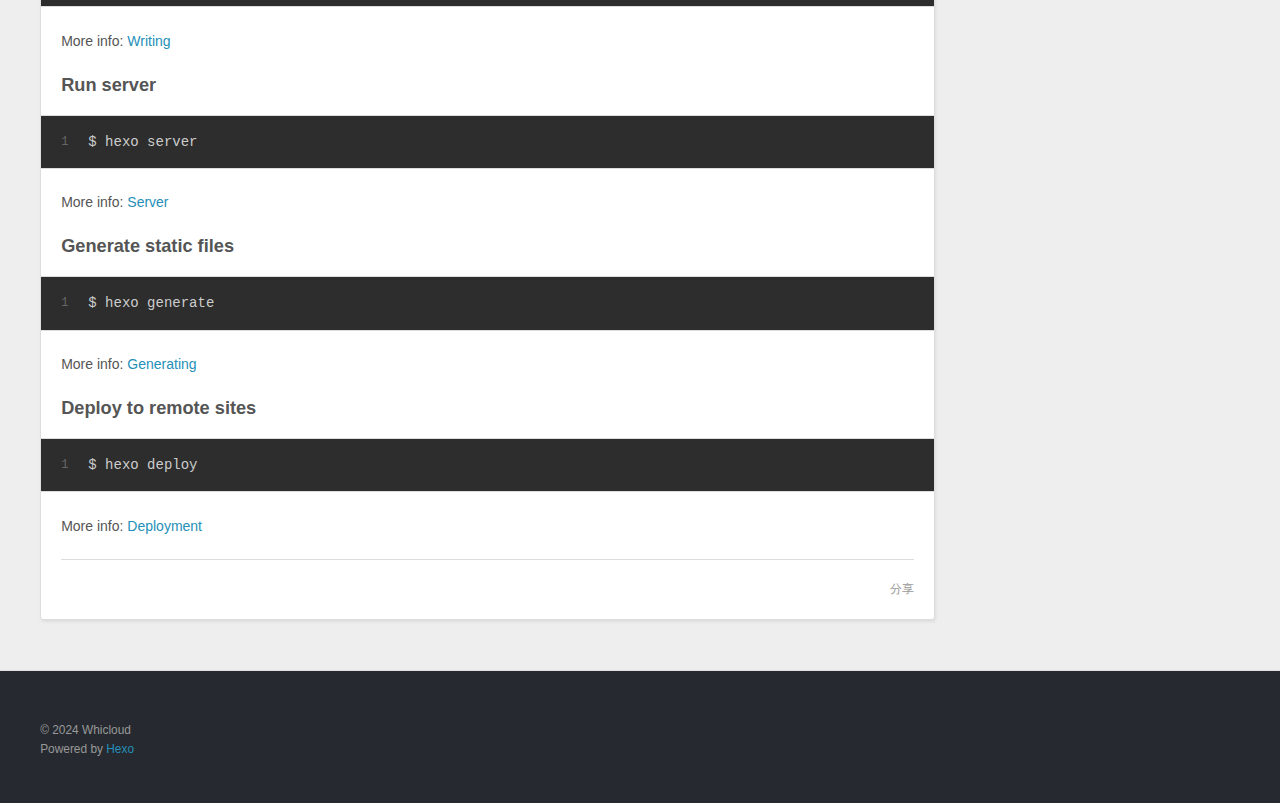
==== commit 22f157aa: "Site updated: 2024-12-29 12:35:25" ====
--- a/index.html
+++ b/index.html
@@ -42,6 +42,10 @@
         <a href="/" id="logo">Whicloud</a>
       </h1>
       
+        <h2 id="subtitle-wrap">
+          <a href="/" id="subtitle">Welcome to Whicloud の Blog</a>
+        </h2>
+      
     </div>
     <div id="header-inner" class="inner">
       <nav id="main-nav">
